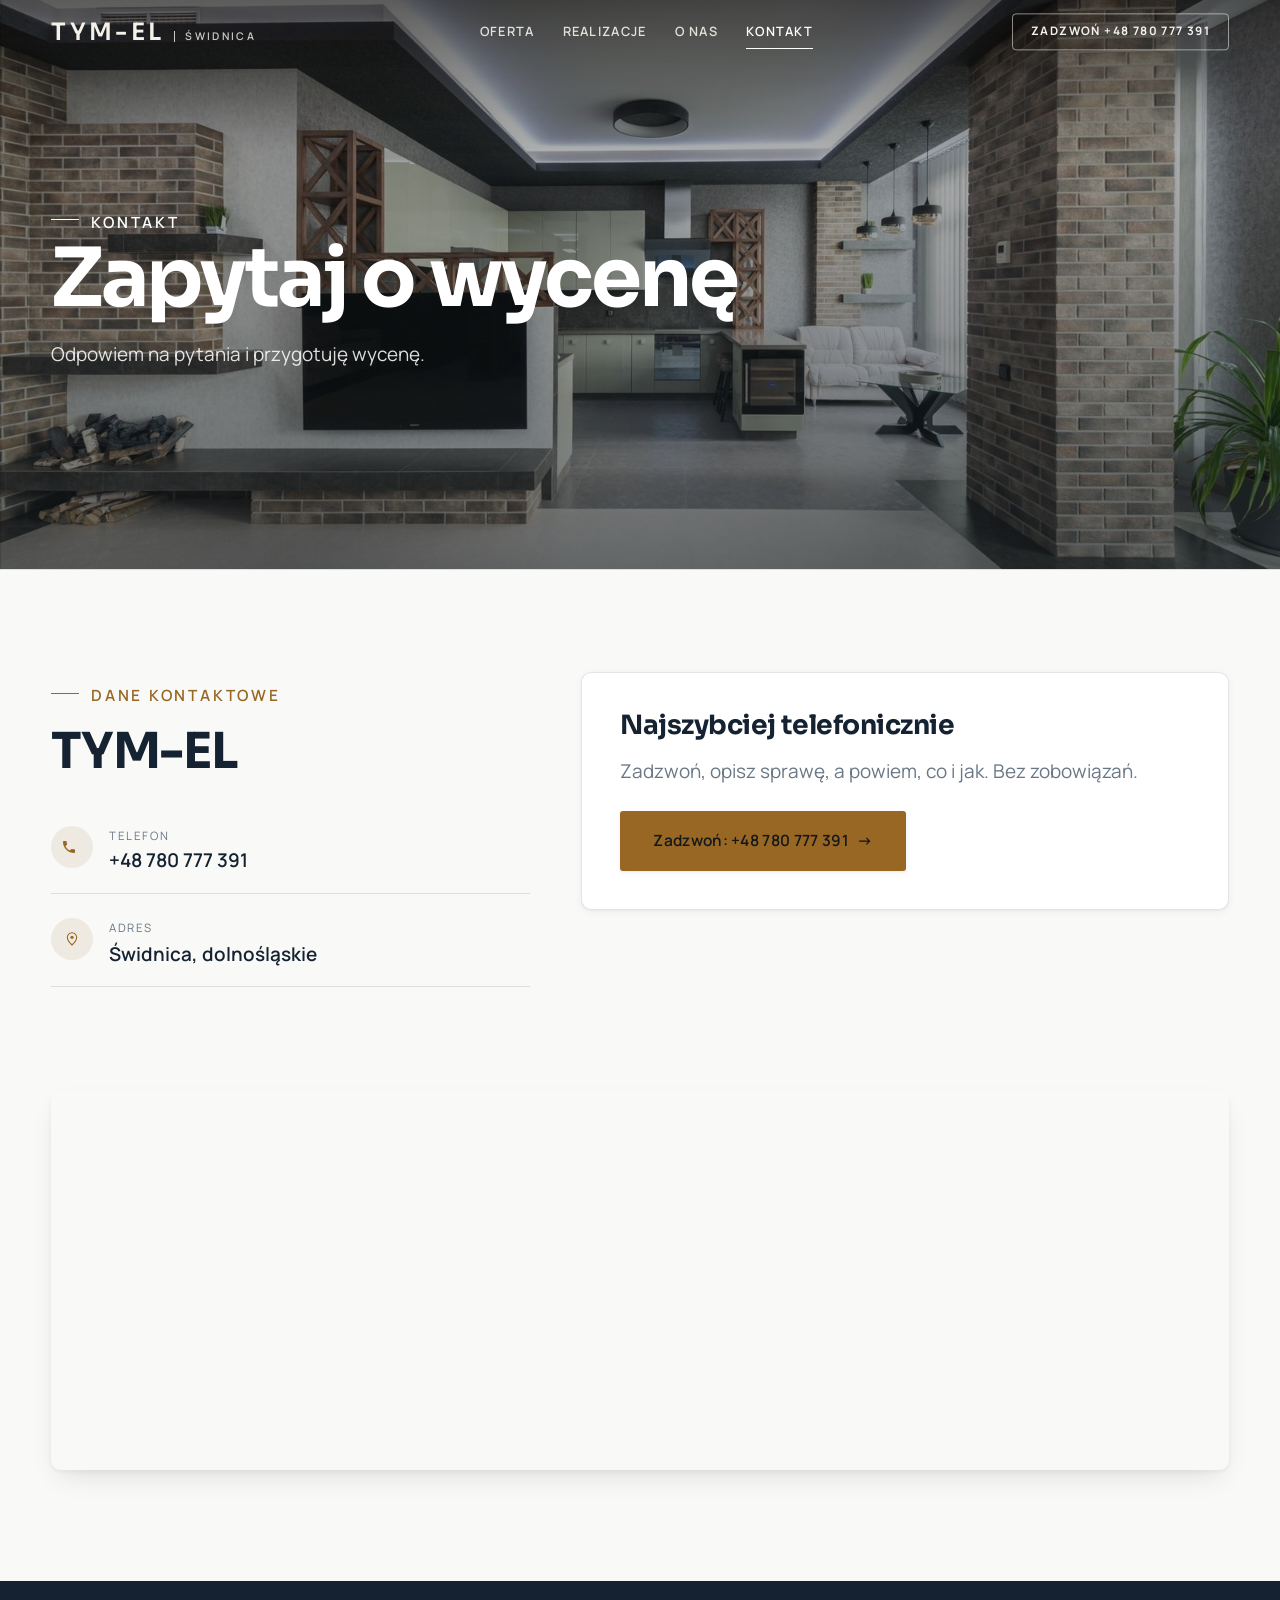
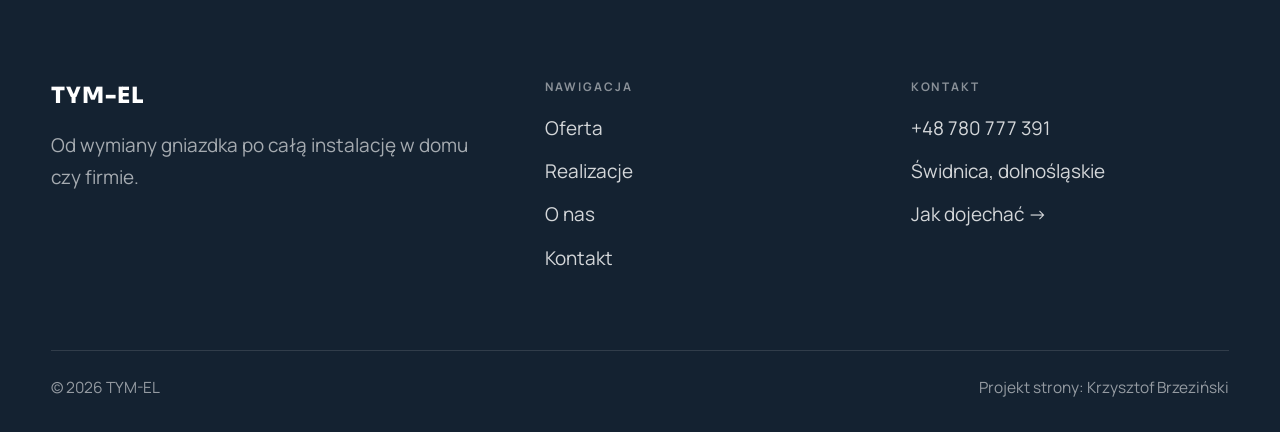
==== kontakt.html @ a123a9a0 "Strona demo: tym-el-instalacje-i-pomiary-elektryczne-tymoteusz-szulc" ====
<!DOCTYPE html>
<html lang="pl">
<head>
<meta charset="UTF-8">
<meta name="viewport" content="width=device-width, initial-scale=1.0">
<title>Kontakt - TYM-EL</title>
<meta name="description" content="Kontakt TYM-EL - Świdnica, dolnośląskie">
<link rel="preconnect" href="https://fonts.googleapis.com">
<link rel="preconnect" href="https://fonts.gstatic.com" crossorigin>
<link href="https://fonts.googleapis.com/css2?family=Sora:wght@600;700;800&family=Manrope:wght@400;500;600&display=swap" rel="stylesheet">
<link rel="stylesheet" href="assets/styles.css">
</head>
<body>

<header class="nav">
  <div class="wrap nav-inner">
    <a class="brand" href="index.html"><span class="name">TYM-EL</span><span class="sub">Świdnica</span></a>
    <nav class="nav-links">
      <a href="oferta.html">Oferta</a>
      <a href="realizacje.html">Realizacje</a>
      <a href="o-nas.html">O nas</a>
      <a href="kontakt.html" class="active">Kontakt</a>
      <a href="tel:+48780777391" class="btn btn-accent">Zadzwoń +48 780 777 391</a>
    </nav>
    <button class="nav-toggle" aria-label="Menu"><span></span><span></span><span></span></button>
  </div>
</header>

<section class="pagehead">
  <img src="img/g6.jpg" alt="Salon z oświetleniem LED po montażu">
  <div class="wrap">
    <span class="eyebrow">Kontakt</span>
    <h1>Zapytaj o wycenę</h1>
    <p>Odpowiem na pytania i przygotuję wycenę.</p>
  </div>
</section>
<section>
  <div class="wrap contact-grid">
    <div class="reveal">
      <span class="eyebrow">Dane kontaktowe</span>
      <h2 style="margin:var(--space-4) 0 var(--space-6)">TYM-EL</h2>
      <div class="info-list">
        <div class="info-row"><div class="ic"><svg class="ico-tel" width="16" height="16" viewBox="0 0 24 24" fill="none" aria-hidden="true"><path d="M6.6 10.8a15.5 15.5 0 0 0 6.6 6.6l2.2-2.2a1 1 0 0 1 1-.24 11.4 11.4 0 0 0 3.6.58 1 1 0 0 1 1 1V20a1 1 0 0 1-1 1A17 17 0 0 1 3 4a1 1 0 0 1 1-1h3.5a1 1 0 0 1 1 1c0 1.25.2 2.46.58 3.6a1 1 0 0 1-.25 1l-2.23 2.2Z" fill="currentColor"/></svg></div><div><div class="lbl">Telefon</div><a class="val" href="tel:+48780777391">+48 780 777 391</a></div></div>
        <div class="info-row"><div class="ic"><svg class="ico-pin" width="16" height="16" viewBox="0 0 24 24" fill="none" aria-hidden="true"><path d="M12 21s7-6.1 7-11.5A7 7 0 0 0 5 9.5C5 14.9 12 21 12 21Z" stroke="currentColor" stroke-width="1.6" fill="none"/><circle cx="12" cy="9.5" r="2.4" fill="currentColor"/></svg></div><div><div class="lbl">Adres</div><div class="val">Świdnica, dolnośląskie</div></div></div>
      </div>
    </div>
    <div class="reveal">
      <div class="form">
        <h3 style="margin-bottom:var(--space-4)">Najszybciej telefonicznie</h3>
        <p class="muted" style="margin-bottom:var(--space-5)">Zadzwoń, opisz sprawę, a powiem, co i jak. Bez zobowiązań.</p>
        <a href="tel:+48780777391" class="btn btn-accent" style="justify-content:center">Zadzwoń: +48 780 777 391 <span class="arr">→</span></a>
      </div>
    </div>
  </div>
</section>
<section style="padding-top:0">
  <div class="wrap reveal">
    <iframe class="map" title="TYM-EL - Świdnica" src="https://maps.google.com/maps?q=50.8273479%2C16.4858753&z=15&output=embed" loading="lazy" referrerpolicy="no-referrer-when-downgrade"></iframe>
  </div>
</section>

<footer>
  <div class="wrap">
    <div class="foot-grid">
      <div class="foot-brand">
        <div class="name">TYM-EL</div>
        <p>Od wymiany gniazdka po całą instalację w domu czy firmie.</p>
      </div>
      <div class="foot-col">
        <h4>Nawigacja</h4>
        <a href="oferta.html">Oferta</a>
        <a href="realizacje.html">Realizacje</a>
        <a href="o-nas.html">O nas</a>
        <a href="kontakt.html">Kontakt</a>
      </div>
      <div class="foot-col">
        <h4>Kontakt</h4>
        <a href="tel:+48780777391">+48 780 777 391</a>
        <p>Świdnica, dolnośląskie</p>
        <a href="https://www.google.com/maps?cid=5788418719708476591" target="_blank" rel="noopener">Jak dojechać →</a>
      </div>
    </div>
    <div class="foot-bot">
      <span>© 2026 TYM-EL</span>
      <span>Projekt strony: Krzysztof Brzeziński</span>
    </div>
  </div>
</footer>
<div class="sticky-call"><a class="sc-call" href="tel:+48780777391"><svg class="ico-tel" width="16" height="16" viewBox="0 0 24 24" fill="none" aria-hidden="true"><path d="M6.6 10.8a15.5 15.5 0 0 0 6.6 6.6l2.2-2.2a1 1 0 0 1 1-.24 11.4 11.4 0 0 0 3.6.58 1 1 0 0 1 1 1V20a1 1 0 0 1-1 1A17 17 0 0 1 3 4a1 1 0 0 1 1-1h3.5a1 1 0 0 1 1 1c0 1.25.2 2.46.58 3.6a1 1 0 0 1-.25 1l-2.23 2.2Z" fill="currentColor"/></svg> Zadzwoń</a><a class="sc-quote" href="kontakt.html">Bezpłatna wycena</a></div>

<script src="assets/main.js"></script>
</body>
</html>
---- assets/styles.css ----
/* ============================================================
   STOLBASZ — premium, architektoniczny B2B fit-out
   Jasna paleta, zero brązu. System wg premium-web-craft.
   Projekt strony: Krzysztof Brzeziński
   ============================================================ */

:root{
  /* PALETA — jasna, architektoniczna, chłodna */
  --paper:#f5f7fa;          /* główne tło */
  --paper-2:#e7edf3;        /* sekcje alternatywne (chłodny jasny szary) */
  --paper-3:#e7edf3;        /* delikatne wypełnienia */
  --ink:#142231;            /* tekst główny — chłodny grafit */
  --ink-soft:#2c3e52;       /* nagłówki drugorzędne */
  --muted:#697785;          /* tekst poboczny */
  --line:rgba(20,34,49,.12);/* hairline */
  --accent:#e8a00c;         /* stonowany petrol-slate — jedyny akcent */
  --accent-d:#c47f06;
  --accent-soft:rgba(232,160,12,.10);
  --dark:#142231;           /* sekcje ciemne (stopka/CTA) */

  /* ODSTĘPY — skala 4/8 */
  --space-1:4px; --space-2:8px; --space-3:12px; --space-4:16px; --space-5:24px;
  --space-6:32px; --space-7:48px; --space-8:64px; --space-9:96px; --space-10:128px;

  /* TYPOGRAFIA — fluid clamp() (skala podbita 16.07.2026: większe, czytelniejsze litery — uwaga Adama) */
  --text-sm:clamp(.9rem,.87rem + .12vw,1rem);
  --text-base:clamp(1.08rem,1.04rem + .18vw,1.2rem);
  --text-lg:clamp(1.24rem,1.15rem + .34vw,1.44rem);
  --text-h3:clamp(1.34rem,1.22rem + .55vw,1.66rem);
  --text-h2:clamp(2.1rem,1.66rem + 2.1vw,3.1rem);
  --text-h1:clamp(2.9rem,2.1rem + 4vw,5.1rem);

  /* PROMIENIE — architektoniczne, raczej ostre */
  --r-sm:3px; --r-md:6px; --r-lg:10px;

  /* RUCH */
  --ease:cubic-bezier(.25,.46,.45,.94); --dur:.24s;

  /* CIENIE — miękkie, warstwowe */
  --sh-sm:0 1px 2px rgba(16,24,32,.04), 0 2px 8px rgba(16,24,32,.05);
  --sh-md:0 2px 6px rgba(16,24,32,.05), 0 12px 28px -8px rgba(16,24,32,.12);
  --sh-lg:0 6px 14px rgba(16,24,32,.07), 0 26px 56px -18px rgba(16,24,32,.22);

  --hairline:1px solid var(--line);

  --font-display:'Sora','Manrope',sans-serif;
  --font-body:'Manrope',sans-serif;
}

*{box-sizing:border-box;margin:0;padding:0}
html{scroll-behavior:smooth}
body{
  font-family:var(--font-body);
  font-size:var(--text-base);
  line-height:1.65;
  color:var(--ink);
  background:var(--paper);
  -webkit-font-smoothing:antialiased;
  text-rendering:optimizeLegibility;
}
img{max-width:100%;display:block}
a{color:inherit;text-decoration:none}

.wrap{width:min(92%,1180px);margin-inline:auto}
section{padding-block:clamp(52px,6.5vw,96px)}

h1,h2,h3{font-family:var(--font-display);font-weight:700;line-height:1.08;letter-spacing:-.02em;color:var(--ink)}
h1{font-size:var(--text-h1);letter-spacing:-.035em}
h2{font-size:var(--text-h2);letter-spacing:-.025em}
h3{font-size:var(--text-h3)}
p{max-width:65ch}

.eyebrow{
  font-family:var(--font-body);
  font-size:var(--text-sm);
  font-weight:600;
  letter-spacing:.18em;
  text-transform:uppercase;
  color:var(--accent);
  display:inline-flex;align-items:center;gap:var(--space-3);
}
/* flex:none + margin-top = kreska trzyma się PIERWSZEJ linii. Wcześniej align-items:center
   centrowało ją względem całego bloku i przy zawinięciu (długi kicker typu
   „…WNĘTRZ · LESZNO · OD 2019") druga linia lądowała z brzydkim wcięciem. */
.eyebrow{align-items:flex-start}
.eyebrow>*,.eyebrow{text-wrap:balance}   /* dlugi kicker lamal sie na sierote typu samo „2019" w drugiej linii */
.eyebrow::before{content:"";width:28px;height:1px;background:var(--accent);display:inline-block;flex:none;margin-top:.62em}

.muted{color:var(--muted)}
.lead{font-size:var(--text-lg);line-height:1.55;color:var(--ink-soft);max-width:50ch}

/* ---------- BUTTONS ---------- */
.btn{
  display:inline-flex;align-items:center;gap:var(--space-2);
  font-weight:600;font-size:var(--text-sm);letter-spacing:.02em;
  padding:var(--space-4) var(--space-6);
  border-radius:var(--r-sm);
  transition:transform var(--dur) var(--ease),box-shadow var(--dur) var(--ease),background var(--dur) var(--ease);
  cursor:pointer;border:1px solid transparent;
}
.btn-accent{background:var(--accent);color:#fff;box-shadow:var(--sh-sm)}
.btn-accent:hover{background:var(--accent-d);transform:translateY(-2px);box-shadow:var(--sh-md)}
.btn-accent:active{transform:translateY(0);box-shadow:var(--sh-sm)}
.btn-ghost{background:transparent;color:var(--ink);border-color:var(--line)}
.btn-ghost:hover{border-color:var(--accent);color:var(--accent);transform:translateY(-2px)}
.btn-light{background:#fff;color:var(--ink);box-shadow:var(--sh-sm)}
.btn-light:hover{transform:translateY(-2px);box-shadow:var(--sh-md)}
.btn .arr{transition:transform var(--dur) var(--ease)}
.btn:hover .arr{transform:translateX(4px)}

/* ---------- NAV ---------- */
.nav{
  position:sticky;top:0;z-index:50;
  background:color-mix(in srgb,var(--paper) 88%,transparent);
  backdrop-filter:saturate(140%) blur(10px);
  border-bottom:var(--hairline);
}
.nav-inner{display:flex;align-items:center;justify-content:space-between;height:72px}
.brand{display:flex;flex-direction:column;line-height:1}
.brand .name{font-family:var(--font-display);font-weight:800;font-size:1.35rem;letter-spacing:.04em}
.brand .sub{font-size:.62rem;letter-spacing:.34em;text-transform:uppercase;color:var(--muted);margin-top:5px}
.nav-links{display:flex;align-items:center;gap:var(--space-6)}
.nav-links a{font-size:var(--text-sm);font-weight:500;color:var(--ink-soft);position:relative;padding-block:4px;transition:color var(--dur) var(--ease)}
.nav-links a::after{content:"";position:absolute;left:0;bottom:0;width:0;height:1.5px;background:var(--accent);transition:width var(--dur) var(--ease)}
.nav-links a:hover,.nav-links a.active{color:var(--ink)}
.nav-links a:hover::after,.nav-links a.active::after{width:100%}
.nav-links .btn{padding:var(--space-2) var(--space-5)}
/* przyciski w nav: właściwy kolor (przebij .nav-links a) + bez podkreślenia */
.nav-links a.btn-accent{color:#fff}
.nav-links a.btn-ghost,.nav-links a.btn-light{color:var(--ink)}
.nav-links a.btn::after{display:none}
.nav-toggle{display:none;background:none;border:none;cursor:pointer;flex-direction:column;gap:5px;padding:8px}
.nav-toggle span{width:24px;height:2px;background:var(--ink);transition:var(--dur)}

/* ---------- HERO (split) ---------- */
.hero{position:relative;overflow:hidden;border-bottom:var(--hairline)}
.hero-grid{display:grid;grid-template-columns:1.05fr .95fr;gap:clamp(24px,4vw,60px);align-items:center;
  padding-block:clamp(36px,4.5vw,64px)}
.hero-copy .eyebrow{margin-bottom:var(--space-5)}
.hero-copy h1{margin-bottom:var(--space-5)}
.hero-copy .lead{margin-bottom:var(--space-7)}
.hero-actions{display:flex;flex-wrap:wrap;gap:var(--space-4)}
.hero-art{position:relative;aspect-ratio:4/3;border-radius:var(--r-lg);overflow:hidden;box-shadow:var(--sh-lg)}
.hero-art img{width:100%;height:100%;object-fit:cover}
.hero-art::after{content:"";position:absolute;inset:0;background:linear-gradient(180deg,transparent 55%,rgba(18,24,28,.28))}
.hero-badge{position:absolute;left:var(--space-5);bottom:var(--space-5);z-index:2;
  background:rgba(252,252,251,.94);backdrop-filter:blur(4px);
  border-radius:var(--r-md);padding:var(--space-4) var(--space-5);box-shadow:var(--sh-md);max-width:78%}
.hero-badge strong{display:block;font-family:var(--font-display);font-size:1rem;letter-spacing:-.01em}
.hero-badge span{font-size:var(--text-sm);color:var(--muted)}

/* ---------- HERO duży / kinowy (strona główna) ---------- */
.hero-cine{position:relative;min-height:clamp(560px,82vh,840px);min-height:clamp(560px,82svh,840px);display:flex;align-items:center;overflow:hidden;border-bottom:var(--hairline)}
.hero-cine>img{position:absolute;inset:0;width:100%;height:100%;object-fit:cover;z-index:0}
.hero-cine::after{content:"";position:absolute;inset:0;z-index:1;
  background:linear-gradient(95deg,rgba(13,18,23,.86) 0%,rgba(13,18,23,.64) 32%,rgba(13,18,23,.24) 62%,rgba(13,18,23,.04) 100%)}
.hero-cine .wrap{position:relative;z-index:2;padding-block:var(--space-8)}
.hero-cine .hero-copy{max-width:660px}
.hero-cine .eyebrow{color:#fff;margin-bottom:var(--space-5)}
.hero-cine .eyebrow::before{background:#fff}
.hero-cine h1{color:#fff;margin-bottom:var(--space-5);font-size:clamp(2.9rem,2rem + 4.4vw,5.2rem);text-wrap:balance}
.hero-cine .lead{color:rgba(255,255,255,.92);max-width:48ch;margin-bottom:var(--space-7)}
.hero-cine .hero-actions{display:flex;flex-wrap:wrap;gap:var(--space-4)}
/* NISKIE OKNO (laptop z dokiem i paskami przeglądarki ma ~700-780 px wysokości widoku):
   H1 do 5.2rem + długi lead nie mieściły się i przyciski wypadały POD krawędź ekranu -
   klient widział stronę bez ani jednego CTA. Skalujemy w dół, zamiast przycinać treść. */
@media(min-width:821px) and (max-height:820px){
  .hero-cine{min-height:clamp(520px,94svh,780px)}
  .hero-cine .wrap{padding-block:var(--space-6)}
  .hero-cine h1{font-size:clamp(2.2rem,1.5rem + 2.6vw,3.6rem);margin-bottom:var(--space-4)}
  .hero-cine .eyebrow{margin-bottom:var(--space-4)}
  .hero-cine .lead{margin-bottom:var(--space-5);max-width:44ch}
}
@media(max-width:680px){
  .hero-cine{min-height:clamp(520px,76vh,640px);min-height:clamp(520px,76svh,640px);align-items:flex-end}
  .hero-cine::after{background:linear-gradient(0deg,rgba(13,18,23,.9) 6%,rgba(13,18,23,.45) 55%,rgba(13,18,23,.25) 100%)}
  .hero-cine .wrap{padding-bottom:var(--space-9)}
  /* TELEFON (~90% oglądających): lead potrafił zająć 8 linii i zepchnąć CTA poza pierwszy ekran.
     Zwężamy interlinię i skalę - treści nie ucinamy, bo to ona sprzedaje. */
  .hero-cine .lead{font-size:.98rem;line-height:1.5;margin-bottom:var(--space-5)}
  .hero-cine .eyebrow{font-size:.72rem;letter-spacing:.13em;margin-bottom:var(--space-4)}
  .hero-cine .eyebrow::before{width:20px}
  .hero-cine h1{margin-bottom:var(--space-4)}
}

/* full-bleed hero variant (podstrony) */
.pagehead{position:relative;min-height:46vh;min-height:46svh;display:flex;align-items:flex-end;overflow:hidden;border-bottom:var(--hairline)}
.pagehead img{position:absolute;inset:0;width:100%;height:100%;object-fit:cover}
.pagehead::after{content:"";position:absolute;inset:0;background:linear-gradient(180deg,rgba(18,24,28,.25),rgba(18,24,28,.62))}
.pagehead .wrap{position:relative;z-index:2;padding-block:var(--space-9);color:#fff}
.pagehead h1{color:#fff;max-width:18ch}
.pagehead .eyebrow{color:#fff}
.pagehead .eyebrow::before{background:#fff}
.pagehead p{color:rgba(255,255,255,.86);margin-top:var(--space-4);max-width:54ch}

/* ---------- STRIP (pasek skrótów / liczby) ---------- */
.strip{background:var(--dark);color:#fff}
.strip .wrap{display:grid;grid-template-columns:repeat(4,1fr);gap:var(--space-6);padding-block:var(--space-8)}
.strip .item .k{font-family:var(--font-display);font-size:clamp(1.6rem,1.2rem + 1.4vw,2.4rem);font-weight:800;letter-spacing:-.02em;color:#fff}
.strip .item .v{font-size:var(--text-sm);color:rgba(255,255,255,.66);margin-top:var(--space-2);line-height:1.45}
.strip .item{border-left:2px solid var(--accent);padding-left:var(--space-5)}

/* ---------- SECTION HEAD ---------- */
.head{max-width:48rem;margin-bottom:var(--space-8)}
.head.center{margin-inline:auto;text-align:center}
.head .eyebrow{margin-bottom:var(--space-4)}
.head h2{margin-bottom:var(--space-4)}
.head p{color:var(--muted);font-size:var(--text-lg);line-height:1.55}
.head.center p{margin-inline:auto}

/* ---------- INTRO SPLIT ---------- */
.split{display:grid;grid-template-columns:.92fr 1.08fr;gap:clamp(28px,5vw,80px);align-items:center}
.split.rev{grid-template-columns:1.08fr .92fr}
.split.rev .split-art{order:-1}
.split-art{position:relative;aspect-ratio:5/4;border-radius:var(--r-lg);overflow:hidden;box-shadow:var(--sh-lg)}
.split-art img{width:100%;height:100%;object-fit:cover}
.split-copy h2{margin-bottom:var(--space-5)}
.split-copy p+p{margin-top:var(--space-4)}
.split-copy .btn{margin-top:var(--space-6)}

/* ---------- SERVICES (zakres) ---------- */
.svc-grid{display:grid;grid-template-columns:repeat(auto-fit,minmax(280px,1fr));gap:var(--space-5)}
.svc{background:#fff;border:var(--hairline);border-radius:var(--r-md);padding:var(--space-7) var(--space-6);
  transition:transform var(--dur) var(--ease),box-shadow var(--dur) var(--ease),border-color var(--dur) var(--ease);
  position:relative;overflow:hidden}
.svc::before{content:"";position:absolute;left:0;top:0;width:3px;height:0;background:var(--accent);transition:height var(--dur) var(--ease)}
.svc:hover{transform:translateY(-4px);box-shadow:var(--sh-md);border-color:transparent}
.svc:hover::before{height:100%}
.svc .ic{font-family:var(--font-display);font-size:.8rem;font-weight:700;letter-spacing:.12em;color:var(--accent);margin-bottom:var(--space-4)}
.svc h3{margin-bottom:var(--space-3);font-size:1.22rem}
.svc p{color:var(--muted);font-size:var(--text-base);line-height:1.6}

/* big detailed service rows */
.svc-row{display:grid;grid-template-columns:.8fr 1.2fr;gap:clamp(20px,4vw,60px);align-items:center;padding-block:var(--space-8)}
.svc-row+.svc-row{border-top:var(--hairline)}
.svc-row.rev{grid-template-columns:1.2fr .8fr}
/* Naprzemienny układ wierszy oferty: co drugi wiersz ma zdjęcie po PRAWEJ.
   Było `order:-1` — martwy kod, bo zdjęcie i tak jest pierwszym dzieckiem w HTML,
   więc wszystkie wiersze wyglądały identycznie (zdjęcie zawsze z lewej), a `rev`
   zmieniało tylko szerokość kolumn. Znalezione 29.07.2026 przy różnicowaniu kierunków
   animacji (pomiar pozycji: art.mid 390/502 przy row.mid 756 — zawsze lewa strona). */
.svc-row.rev .svc-row-art{order:2}
.svc-row-art{aspect-ratio:4/3;border-radius:var(--r-md);overflow:hidden;box-shadow:var(--sh-md)}
.svc-row-art img{width:100%;height:100%;object-fit:cover}
.svc-row h3{font-size:1.5rem;margin-bottom:var(--space-4)}
.svc-row .num{font-family:var(--font-display);font-size:.85rem;font-weight:700;letter-spacing:.14em;color:var(--accent);display:block;margin-bottom:var(--space-3)}
.svc-row ul{list-style:none;margin-top:var(--space-4);display:flex;flex-direction:column;gap:var(--space-2)}
.svc-row li{position:relative;padding-left:var(--space-5);color:var(--muted);font-size:var(--text-base)}
.svc-row li::before{content:"";position:absolute;left:0;top:.62em;width:8px;height:1px;background:var(--accent)}

/* ---------- GALLERY (realizacje) ---------- */
.gallery{display:grid;grid-template-columns:repeat(12,1fr);gap:var(--space-4);grid-auto-rows:200px}
/* GALERIA MASONRY — pionowe zdjęcia (portrety beauty/wellness) bez przycinania: kolumny, height auto */
.gallery-masonry{column-count:3;column-gap:var(--space-4)}
@media(max-width:900px){.gallery-masonry{column-count:2}}
@media(max-width:560px){.gallery-masonry{column-count:1}}
.gallery-masonry .m-tile{break-inside:avoid;margin:0 0 var(--space-4);padding:0;position:relative;overflow:hidden;border-radius:var(--r-md);border:1px solid var(--line)}
.gallery-masonry .m-tile img{width:100%;height:auto;display:block}
.gallery-masonry .m-tile .cap{position:absolute;left:0;right:0;bottom:0;padding:var(--space-4);color:#fff;background:linear-gradient(0deg,rgba(0,0,0,.55),transparent);font-size:var(--text-sm)}
.gallery-masonry .m-tile .cap small{display:block;font-weight:400;opacity:.78;letter-spacing:.04em;text-transform:uppercase;font-size:.66rem;margin-top:3px}
.tile{position:relative;overflow:hidden;border-radius:var(--r-md);box-shadow:var(--sh-sm);
  transition:transform var(--dur) var(--ease),box-shadow var(--dur) var(--ease)}
.tile img{width:100%;height:100%;object-fit:cover;transition:transform .6s var(--ease)}
.tile:hover{box-shadow:var(--sh-md)}
.tile:hover img{transform:scale(1.05)}
.tile .cap{position:absolute;left:0;right:0;bottom:0;padding:var(--space-5) var(--space-4) var(--space-4);
  background:linear-gradient(transparent,rgba(18,24,28,.78));color:#fff;
  font-size:var(--text-sm);font-weight:600;letter-spacing:.01em;
  opacity:0;transform:translateY(8px);transition:var(--dur) var(--ease)}
.tile:hover .cap{opacity:1;transform:translateY(0)}
.tile .cap small{display:block;font-weight:400;opacity:.78;letter-spacing:.04em;text-transform:uppercase;font-size:.66rem;margin-top:3px}
/* bento spans */
.t-wide{grid-column:span 6}
.t-tall{grid-column:span 6;grid-row:span 2}
.t-std{grid-column:span 6}
.t-third{grid-column:span 4}
.t-two3{grid-column:span 8}

/* ---------- TRUST / WIARYGODNOŚĆ ---------- */
.trust{background:var(--paper-2)}
.trust-grid{display:grid;grid-template-columns:repeat(auto-fit,minmax(240px,1fr));gap:var(--space-5);margin-top:var(--space-7)}
.trust-card{background:#fff;border-radius:var(--r-md);padding:var(--space-7) var(--space-6);box-shadow:var(--sh-sm);border-top:3px solid var(--accent)}
.trust-card .big{font-family:var(--font-display);font-size:clamp(1.8rem,1.3rem + 1.6vw,2.6rem);font-weight:800;letter-spacing:-.02em;color:var(--ink);line-height:1}
.trust-card h3{font-size:1.12rem;margin:var(--space-3) 0 var(--space-2)}
.trust-card p{color:var(--muted);font-size:var(--text-base);line-height:1.55}

/* ---------- CTA band ---------- */
.cta{background:var(--dark);color:#fff;position:relative;overflow:hidden}
.cta .wrap{display:grid;grid-template-columns:1.4fr .6fr;gap:var(--space-7);align-items:center;position:relative;z-index:2}
.cta h2{color:#fff;max-width:20ch}
.cta p{color:rgba(255,255,255,.74);margin-top:var(--space-4)}
.cta-actions{display:flex;flex-direction:column;gap:var(--space-3);align-items:flex-start}
.cta::before{content:"";position:absolute;right:-80px;top:-80px;width:360px;height:360px;border-radius:50%;
  background:radial-gradient(circle,var(--accent-soft),transparent 70%)}

/* ---------- CONTACT ---------- */
.contact-grid{display:grid;grid-template-columns:.85fr 1.15fr;gap:clamp(28px,4vw,56px);align-items:start}
.info-list{display:flex;flex-direction:column;gap:var(--space-2)}
.info-row{display:flex;gap:var(--space-4);align-items:flex-start;padding-block:var(--space-4);border-bottom:var(--hairline)}
.info-row .ic{flex:none;width:42px;height:42px;display:grid;place-items:center;border-radius:50%;
  background:var(--accent-soft);color:var(--accent);font-size:1.05rem}
.info-row .lbl{font-size:.72rem;letter-spacing:.14em;text-transform:uppercase;color:var(--muted)}
.info-row .val{font-weight:600;font-size:var(--text-base);margin-top:2px}
.info-row a.val:hover{color:var(--accent)}
.map{border:none;border-radius:var(--r-lg);box-shadow:var(--sh-md);width:100%;height:100%;min-height:380px;filter:grayscale(.2) contrast(1.02)}
.form{background:#fff;border:var(--hairline);border-radius:var(--r-lg);padding:clamp(24px,3vw,40px);box-shadow:var(--sh-sm)}
.form .fld{margin-bottom:var(--space-5)}
.form label{display:block;font-size:var(--text-sm);font-weight:600;margin-bottom:var(--space-2)}
.form input,.form textarea{width:100%;font-family:inherit;font-size:var(--text-base);color:var(--ink);
  padding:var(--space-4);border:var(--hairline);border-radius:var(--r-sm);background:var(--paper);transition:border-color var(--dur)}
.form input:focus,.form textarea:focus{outline:none;border-color:var(--accent);background:#fff}
.form textarea{resize:vertical;min-height:120px}
.form .note{font-size:var(--text-sm);color:var(--muted);margin-top:var(--space-3)}

/* ---------- FOOTER ---------- */
footer{background:var(--dark);color:#fff;padding-block:var(--space-9) var(--space-6)}
.foot-grid{display:grid;grid-template-columns:1.4fr 1fr 1fr;gap:var(--space-7);margin-bottom:var(--space-8)}
.foot-brand .name{font-family:var(--font-display);font-weight:800;font-size:1.4rem;letter-spacing:.04em}
.foot-brand p{color:rgba(255,255,255,.62);margin-top:var(--space-4);font-size:var(--text-base);max-width:38ch}
.foot-col h4{font-size:.74rem;letter-spacing:.16em;text-transform:uppercase;color:rgba(255,255,255,.5);margin-bottom:var(--space-4)}
.foot-col a,.foot-col p{display:block;color:rgba(255,255,255,.82);font-size:var(--text-base);margin-bottom:var(--space-3)}
.foot-col a:hover{color:#fff}
.foot-bot{border-top:1px solid rgba(255,255,255,.12);padding-top:var(--space-5);display:flex;justify-content:space-between;flex-wrap:wrap;gap:var(--space-3);
  font-size:var(--text-sm);color:rgba(255,255,255,.55)}
.foot-bot a:hover{color:#fff}

/* ---------- REVEAL ---------- */
.reveal{opacity:0;transform:translateY(22px);transition:opacity .6s var(--ease),transform .6s var(--ease)}
.reveal.in{opacity:1;transform:none}

/* ---------- RESPONSIVE ---------- */
@media(max-width:920px){
  .hero-grid,.split,.split.rev,.svc-row,.svc-row.rev,.cta .wrap,.contact-grid,.foot-grid{grid-template-columns:1fr}
  .split.rev .split-art,.svc-row.rev .svc-row-art{order:0}
  .hero-art{aspect-ratio:16/10;max-height:420px}
  .strip .wrap{grid-template-columns:repeat(2,1fr);gap:var(--space-7)}
  .gallery{grid-auto-rows:180px}
  .t-wide,.t-tall,.t-std,.t-third,.t-two3{grid-column:span 6}
  .t-tall{grid-row:span 1}
  .cta-actions{flex-direction:row;flex-wrap:wrap}
  .foot-grid{gap:var(--space-6)}
}
@media(max-width:680px){
  .nav-links{position:fixed;inset:72px 0 auto 0;background:var(--paper);flex-direction:column;align-items:stretch;
    gap:0;padding:var(--space-4) 6%;border-bottom:var(--hairline);box-shadow:var(--sh-md);
    transform:translateY(-120%);transition:transform var(--dur) var(--ease)}
  .nav-links.open{transform:translateY(0)}
  .nav-links a{padding-block:var(--space-4);border-bottom:var(--hairline)}
  .nav-links .btn{margin-top:var(--space-3);justify-content:center}
  .nav-toggle{display:flex}
  .strip .wrap{grid-template-columns:1fr}
  .gallery{grid-template-columns:repeat(6,1fr)}
  .foot-grid{grid-template-columns:1fr}
}
@media(prefers-reduced-motion:reduce){
  *{animation-duration:.01ms!important;transition:none!important}
  .reveal{opacity:1!important;transform:none!important}
  html{scroll-behavior:auto}
}

/* ============================================================
   PREMIUM LAYER — destylat deep-researchu branż (anty-AI, spokój).
   Zmienne STOLBASZ (--accent/--ink/--paper/--line/--dark). Ruch ledwo
   zauważalny, krzywa cubic-bezier(.16,.84,.44,1); prefers-reduced-motion
   pokryte blanketem wyżej. Karty hairline zamiast cieni = #1 sygnał „nie-AI".
   ============================================================ */

/* więcej oddechu między sekcjami (liderzy: 110-130px) */
section{padding-block:clamp(64px,8vw,128px)}

/* 1) Aksamitny reveal — dłuższa, miękka krzywa zamiast „skoku" */
.reveal{transition:opacity .9s cubic-bezier(.16,.84,.44,1),transform .9s cubic-bezier(.16,.84,.44,1);will-change:opacity,transform}
/* stagger TYLKO w galerii (tam pozycja = porządek dzieci) */
.gallery .reveal:nth-child(2){transition-delay:.07s}
.gallery .reveal:nth-child(3){transition-delay:.14s}
.gallery .reveal:nth-child(4){transition-delay:.21s}
.gallery .reveal:nth-child(5){transition-delay:.28s}
.gallery .reveal:nth-child(6){transition-delay:.35s}

/* 2) Hero STATYCZNY na .hero-cine — Ken Burns CAŁKIEM WYŁĄCZONY 26.06 (3. zgłoszenie Szymona).
   GENEZA: animowanie scale na <img> hero z teksturami (cegły/framugi) re-samplinguje obraz
   klatka po klatce → na części ekranów drobne drganie/shimmer = „heroshot się trzęsie".
   translateY usunięto wcześniej, scale-only + will-change/GPU NIE wystarczyły do GWARANCJI gładkości.
   Krzysztof zażądał pewności („make sure, że błąd się nie pojawi") > efekt. Zero animacji = 0% drgania.
   Delikatny zoom zostaje TYLKO w pełnoekranowych hero gastro/studio (hg-bg/hs-bg — tło, inny
   mechanizm, chwalone, nigdy nie zgłaszane). NIE wracać do KB na .hero-cine bez realnego testu
   na sprzęcie klienta — to ryzyko regresji „trzęsienia”. */
/* BEZPIECZNY "wow" na hero = jednorazowy FADE-IN (opacity), nie zoom.
   opacity nie dotyka bitmapy → gładkie na KAŻDYM zdjęciu/ekranie/GPU, zero ryzyka migotania.
   Geometryczny ruch (scale/translate) na .hero-cine jest ZAKAZANY (bramka pilnuje). */
@keyframes heroFade{from{opacity:0}to{opacity:1}}
.hero-cine>img{transform:none;animation:heroFade 1.1s ease-out both}

/* 3) Akcentowy hairline pod nagłówkiem sekcji, który „rysuje się" przy wejściu */
.head h2{position:relative;padding-bottom:18px}
.head h2::after{content:"";position:absolute;left:0;bottom:0;height:1px;width:0;background:var(--accent);transition:width 1s cubic-bezier(.16,.84,.44,1) .15s}
.head.center h2::after{left:50%;transform:translateX(-50%)}
.head.reveal.in h2::after,.head.center.reveal.in h2::after{width:54px}

/* 4) Karty HAIRLINE zamiast cieni/zaokrągleń (najmocniejszy anty-AI detal) */
.svc{background:transparent;border:1px solid var(--line);border-radius:var(--r-sm);box-shadow:none}
.svc:hover{box-shadow:none;border-color:var(--accent);transform:translateY(-3px)}
.trust-card{background:transparent;box-shadow:none;border:1px solid var(--line);border-top:2px solid var(--accent);border-radius:var(--r-sm)}
.tile{box-shadow:none;border-radius:var(--r-sm)}
.tile:hover{box-shadow:none}

/* 5) Sticky-nav kondensuje się po przewinięciu (sygnał dopracowania) */
.nav{transition:box-shadow .4s ease,background .4s ease}
.nav.is-stuck{box-shadow:0 1px 0 var(--line),0 14px 30px -24px rgba(0,0,0,.45)}
.nav-inner{transition:height .35s var(--ease)}
.nav.is-stuck .nav-inner{height:60px}

/* 6) MANIFESTO — pełnoekranowy cytat-bohater (zastępuje generyczne „Dlaczego my") */
.manifesto{background:var(--paper-2);text-align:center}
.manifesto .wrap{max-width:60rem}
.manifesto p{font-family:var(--font-display);font-style:italic;font-size:clamp(1.6rem,1rem + 2.4vw,2.8rem);line-height:1.32;color:var(--ink-soft);margin-inline:auto;max-width:26ch;position:relative;padding-top:var(--space-8)}
.manifesto p::before{content:"";position:absolute;top:0;left:50%;transform:translateX(-50%);width:54px;height:1px;background:var(--accent)}
.manifesto p span{color:var(--accent);font-style:italic}

/* 7) GATEWAYS — 3 duże bramy-zdjęcia (zamiast paska menu usług) */
.gateways{display:grid;grid-template-columns:repeat(3,1fr);gap:var(--space-4)}
.gateway{position:relative;aspect-ratio:3/4;overflow:hidden;border-radius:var(--r-sm);display:block}
.gateway img{width:100%;height:100%;object-fit:cover;transition:transform .8s var(--ease),filter .5s var(--ease)}
.gateway::after{content:"";position:absolute;inset:0;background:linear-gradient(180deg,transparent 38%,rgba(18,24,28,.74))}
.gateway:hover img{transform:scale(1.05);filter:brightness(1.05)}
.gateway .g-ttl{position:absolute;left:0;right:0;bottom:0;z-index:2;padding:var(--space-6) var(--space-5);color:#fff;font-family:var(--font-display);font-size:1.45rem;letter-spacing:-.01em;line-height:1.15}
.gateway .g-ttl small{display:block;font-family:var(--font-body);font-size:var(--text-sm);font-weight:400;opacity:.82;letter-spacing:.03em;margin-top:5px}
@media(max-width:760px){.gateways{grid-template-columns:1fr}.gateway{aspect-ratio:16/10}}

/* 8) LOGO klienta w nagłówku (gdy podane --logo) */
/* 52px domyślnie (feedback Bartka 06.07.2026: 40px ginęło, uwaga padła 3x; ~56px sprawdzone na żywym demie anna-borowiec-makeup) */
.brand-logo{height:64px;width:auto;max-width:300px;object-fit:contain;display:block}
.nav.is-stuck .brand-logo{height:52px}
@media(max-width:680px){.brand-logo{height:46px;max-width:210px}}


/* === RWD: nagłówki na wąskich ekranach (dodane 17.07.2026 razem z fixem clamp) ===
   Po przywróceniu działania clamp() dolna granica --text-h1 (2.9rem) rozpychała
   dokument przy długich polskich słowach na telefonach. Tu ją zjeżdżamy. */
@media (max-width:560px){
  :root{
    --text-h1:clamp(1.9rem, 1.15rem + 4.4vw, 2.7rem);
    --text-h2:clamp(1.5rem, 1rem + 3vw, 2.1rem);
  }
  .hero-cine h1{font-size:clamp(1.9rem, 1.15rem + 4.4vw, 2.7rem)}
  h1,h2{overflow-wrap:break-word}
}

/* GODZINY (godziny_grid z briefu) — dzień po lewej, godziny po prawej. Wcześniej BRAK stylu
   powodował sklejenie "Poniedziałek-Piątek8:00-20:00" (dodane 2026-07-21). Neutralne dla dem bez grafiku. */
.godz{display:flex;flex-direction:column;gap:2px;max-width:440px;margin-top:8px}
.godz-row{display:flex;justify-content:space-between;align-items:baseline;gap:24px;padding:10px 0;border-bottom:1px solid var(--line)}
.godz-row:last-child{border-bottom:0}
.godz-row b{font-weight:600;color:var(--ink)}
.godz-row span{color:var(--muted);white-space:nowrap}

/* === rodzina: fachowcy === */
/* ============================================================
   RODZINA: FACHOWCY (hydraulik/elektryk/remont/brukarstwo/ogrodzenia)
   Doklejane NA WIERZCH base.css. Dziedziczy paletę/fonty skórki (trade/elektryk).
   Filozofia: telefon-bohater + zaufanie + „bezpłatna wycena". Spokój, nie krzyk.
   (count-up i podwójny iframe mapy świadomie pominięte - krytyka blueprintu.)
   ============================================================ */

/* --- PROCES - oś „jak pracujemy" (podpis rodziny, czego nie ma w meblach) --- */
.proces{background:var(--paper-2)}
.proces-line{list-style:none;display:grid;grid-template-columns:repeat(4,1fr);gap:var(--space-5);position:relative;margin:0;padding:0}
.proces-line li{position:relative;padding-top:var(--space-7)}
.proces-line li::before{content:"";position:absolute;top:14px;left:0;right:0;height:1px;background:var(--line)}
.proces-line li:last-child::before{right:50%}
.proces-line li:first-child::before{left:50%}
.proces-line li::after{content:"";position:absolute;top:9px;left:calc(50% - 6px);width:11px;height:11px;border-radius:50%;background:var(--accent);box-shadow:0 0 0 4px var(--paper-2)}
.proces-line .pno{font-family:var(--font-display);font-weight:800;font-size:1.5rem;color:var(--accent);letter-spacing:-.02em;display:block;margin-bottom:var(--space-3);text-align:center}
.proces-line h3{font-size:1.1rem;margin-bottom:var(--space-2);text-align:center}
.proces-line p{color:var(--muted);font-size:var(--text-sm);line-height:1.5;text-align:center;max-width:26ch;margin-inline:auto}
@media(max-width:820px){
  .proces-line{grid-template-columns:1fr;gap:0}
  .proces-line li{padding:var(--space-5) 0 var(--space-5) var(--space-7)}
  .proces-line li::before{left:5px;right:auto;top:0;bottom:0;width:1px;height:auto}
  .proces-line li:first-child::before,.proces-line li:last-child::before{left:5px;right:auto}
  .proces-line li::after{top:var(--space-6);left:0}
  .proces-line .pno,.proces-line h3,.proces-line p{text-align:left;margin-inline:0}
}

/* --- OBSZAR DZIAŁANIA - lokalność (chipy z REALNEGO miasta, bez drugiego iframe) --- */
.obszar .head{text-align:center;margin-inline:auto}
.obszar .head .eyebrow{justify-content:center}
.obszar-list{list-style:none;display:flex;flex-wrap:wrap;justify-content:center;gap:var(--space-3);margin:0;padding:0;max-width:60rem;margin-inline:auto}
.obszar-list li{border:1px solid var(--line);border-radius:999px;padding:var(--space-2) var(--space-5);
  font-size:var(--text-sm);font-weight:600;color:var(--ink-soft);transition:border-color .24s var(--ease),color .24s var(--ease)}
.obszar-list li:hover{border-color:var(--accent);color:var(--accent)}
.obszar-list li.is-home{background:var(--accent);border-color:var(--accent);color:#fff}

/* --- STICKY-CALL - dolny pasek mobile (najważniejszy konwerter tej rodziny) --- */
.sticky-call{display:none}
@media(max-width:820px){
  .sticky-call{display:grid;grid-template-columns:1fr 1fr;gap:1px;position:fixed;left:0;right:0;bottom:0;z-index:90;
    background:var(--line);box-shadow:0 -6px 20px -10px rgba(0,0,0,.4)}
  .sticky-call a{padding:15px 8px;text-align:center;font-weight:700;font-size:.95rem;letter-spacing:.01em}
  .sc-call{background:var(--accent);color:#fff}
  .sc-quote{background:var(--paper);color:var(--ink)}
  body{padding-bottom:56px}
}

/* --- Blok „Awaria? Dzwoń” (opcjonalny, hydraulik/elektryk) --- */
.awaria{background:var(--dark);color:#fff}
.awaria .wrap{display:flex;flex-wrap:wrap;align-items:center;justify-content:space-between;gap:var(--space-5);padding-block:var(--space-7)}
.awaria h3{color:#fff;font-size:clamp(1.3rem,1rem + 1.2vw,1.8rem)}
.awaria p{color:rgba(255,255,255,.72);margin-top:var(--space-2)}
.awaria .btn-accent{white-space:nowrap}

/* === CERTYFIKATY / CZYM PRACUJEMY (gated: renderuje sie tylko gdy brief poda certy/marki/gwarancja) - mocny lever dla dekarzy === */
.auto-marki .marki-list{display:flex;flex-wrap:wrap;justify-content:center;gap:clamp(.8rem,2.5vw,1.6rem);list-style:none;margin:var(--space-7) 0 0;padding:0}
.auto-marki .marki-list li{font-family:var(--font-display);text-transform:uppercase;letter-spacing:.12em;font-weight:600;
  font-size:clamp(.82rem,1.5vw,1rem);color:var(--ink-soft);padding:.5rem 1rem;border:1px solid var(--line);border-radius:var(--r-sm)}
.marki-gwar{text-align:center;color:var(--muted);font-size:var(--text-sm);margin-top:var(--space-6)}

/* ============================================================
   FAZA 3 - OSOBNY UKŁAD FACHOWCY (research wf_e4ed63db + krytyka z policzonym WCAG). Doklejane na wierzch.
   Tożsamość: ZAUFANIE + DUŻY TELEFON + DOWÓD. Dwublok hero (zdjęcie | lity panel), bezpośrednio, solidnie.
   ============================================================ */

/* --- P0 KONTRAST: bursztyn jako TEKST na jasnym = 2.0 FAIL (policzone). Naprawy (bursztyn->ciemny tekst / ink). --- */
.btn-accent{color:#14171c}                                  /* bursztyn + ciemny tekst = 8.28 PASS */
.sticky-call .sc-call{color:#14171c}                        /* sticky bursztyn + ciemny tekst */
.obszar-list li.is-home{background:var(--ink);border-color:var(--ink);color:#fff}  /* było bursztyn+biel 2.17 -> ink+biel 16.29 */
.proces-line .pno{color:var(--ink-soft)}                    /* numery procesu: było bursztyn 2.0 -> ink-soft (czytelne); kropka osi zostaje bursztyn (grafika) */

/* --- Ikona telefonu (uzywana w hero hf-phone-num; nav styluje silnik NAV NOBU) --- */
.ico-tel{vertical-align:-2px;margin-right:.3em}

/* === HERO FACHOWCY — WARIANT A „PEŁNY EKRAN" (wybór K. 27.07.2026; zastąpił dwublok 46%/54%).
   Powód zmiany: stary dwublok nie dobijał do końca ekranu (zostawał pusty pas nad promise-bar),
   zdjęcie było ucięte w wąski pasek, a dowód (ocena/gwarancja) siedział dopiero niżej w trust-bar.
   Teraz: zdjęcie na pełny ekran + gradient od lewej (tekst czytelny NIE przez wycięty panel,
   tylko przez policzony overlay), gigant-telefon, dowód w pierwszym ekranie.
   Zdjęcie zostaje PIERWSZYM dzieckiem sekcji (blur-guard + mobilny fallback). STATYCZNE, bez Ken Burns.
   Poprzednia wersja: fachowcy.css.bak-20260727-201952-przed-heroA === */
.hero-fach{position:relative;isolation:isolate;display:flex;align-items:center;
  min-height:clamp(560px,92vh,900px);min-height:clamp(560px,92svh,900px)}
.hf-photo{position:absolute;inset:0;width:100%;height:100%;object-fit:cover;display:block;
  background:var(--dark);z-index:-2}                          /* EAGER, bez animacji (zero janku) */
/* Gradient trzyma ciemno DO ~62% szerokości, bo dotąd sięga najdłuższa linia tekstu (.hf-inner 46rem).
   Wcześniejsza wersja jaśniała już od 34% i końcówki linii lądowały na jasnym tle. */
.hero-fach::after{content:"";position:absolute;inset:0;z-index:-1;
  background:linear-gradient(102deg,rgba(14,17,21,.95) 0%,rgba(14,17,21,.9) 30%,rgba(14,17,21,.74) 55%,rgba(14,17,21,.4) 78%,rgba(14,17,21,.26) 100%)}
.hf-panel{width:min(92%,1180px);margin-inline:auto;color:#fff;   /* ta sama miara co .wrap w base.css */
  padding:clamp(6.5rem,13vh,9rem) 0 clamp(2.6rem,6vh,3.6rem)}
.hf-inner{max-width:46rem}
/* Akcent SKÓRKI rozjaśniony do czytelności na ciemnym tle. NIE hardkodować bursztynu:
   każda skórka ma swój akcent (elektryk=niebieski, dach=czerwony...), a stały kolor rozjeżdżał
   się z przyciskami. Pierwsza deklaracja = fallback dla przeglądarek bez color-mix.
   Dwa poziomy, bo WCAG stawia różne progi: --accent-lit dla MAŁEGO tekstu (kicker, próg 4.5:1;
   62% daje 7.5 na tle hero), --accent-strong dla DUŻEGO (akcent w H1, próg 3:1; 74% daje 6.1
   i jest wyraźnie widoczny - przy 62% ginął i wyglądał po prostu na biały). Policzone, nie na oko. */
.hero-fach{--accent-lit:rgba(255,255,255,.92);--accent-strong:rgba(255,255,255,.96)}
@supports (color:color-mix(in srgb,red,#fff)){
  .hero-fach{--accent-lit:color-mix(in srgb,var(--accent) 62%,#fff);
             --accent-strong:color-mix(in srgb,var(--accent) 74%,#fff)}
}
.hf-kicker{font-family:var(--font-display);font-weight:700;text-transform:uppercase;letter-spacing:.2em;
  font-size:clamp(.74rem,1.4vw,.88rem);color:var(--accent-lit);display:flex;align-items:center;gap:.8rem}
.hf-kicker::before{content:"";width:34px;height:2px;background:var(--accent-lit);flex:none}
.hf-title{color:#fff;font-family:var(--font-display);font-weight:800;line-height:1.02;letter-spacing:-.022em;
  font-size:clamp(2.3rem,1.6rem + 3.2vw,4.3rem);margin:var(--space-4) 0 var(--space-4);text-wrap:balance}
.hf-title em{font-style:normal;color:var(--accent-strong)}        /* druga część H1 = akcent skórki, rozjaśniony */
.hf-lead{color:rgba(255,255,255,.86);font-size:clamp(1rem,.96rem + .3vw,1.18rem);line-height:1.6;max-width:38rem}
.hf-phone{display:inline-flex;flex-direction:column;gap:.2rem;margin:var(--space-6) 0 var(--space-5);width:fit-content}
.hf-phone-lab{font-size:.74rem;text-transform:uppercase;letter-spacing:.18em;color:rgba(255,255,255,.62);font-weight:600}
.hf-phone-num{font-family:var(--font-display);font-weight:800;color:#fff;font-variant-numeric:tabular-nums;white-space:nowrap;
  font-size:clamp(2rem,1.5rem + 2.4vw,3.05rem);line-height:1;display:inline-flex;align-items:center}
.hf-phone-num .ico-tel{width:.7em;height:.7em;color:var(--accent);margin-right:.35em}   /* ikona bursztyn, cyfry białe */
.hf-phone:hover .hf-phone-num{color:var(--accent-lit)}
.hf-actions{display:flex;flex-wrap:wrap;gap:var(--space-3)}
.hf-ghost{color:#fff;border-color:rgba(255,255,255,.5)}
.hf-trust{margin-top:var(--space-6);padding-top:var(--space-4);border-top:1px solid rgba(255,255,255,.18);
  color:rgba(255,255,255,.9);font-weight:600;font-size:var(--text-sm);letter-spacing:.01em;max-width:38rem}
@media(max-width:820px){
  .hero-fach{min-height:clamp(520px,88svh,760px)}
  .hero-fach::after{background:linear-gradient(178deg,rgba(14,17,21,.72) 0%,rgba(14,17,21,.88) 55%,rgba(14,17,21,.95) 100%)}
  .hf-panel{padding-top:clamp(5.5rem,16vh,7rem)}
  .hf-lead{font-size:1rem}
}
@media(prefers-reduced-motion:reduce){.hero-fach *{animation:none!important}}

/* === PROMISE BAR: zawsze-obecna sygnatura usługowa (anty recon-collapse) === */
.fach-promise{background:var(--paper-2);border-bottom:var(--hairline);padding-block:0}
.fach-promise .wrap{padding-block:var(--space-4)}
.fp-row{list-style:none;margin:0;padding:0;display:flex;flex-wrap:wrap;justify-content:center;align-items:center;gap:clamp(.6rem,2.4vw,2rem)}
.fp-row li{font-family:var(--font-display);font-weight:700;text-transform:uppercase;letter-spacing:.08em;
  font-size:clamp(.72rem,1.3vw,.85rem);color:var(--ink-soft);display:flex;align-items:center}
.fp-row li:not(:last-child)::after{content:"";width:6px;height:6px;border-radius:50%;background:var(--accent);margin-left:clamp(.6rem,2.4vw,2rem)}

/* === TRUST BAR (gated): jasne pasmo, cyfry INK (NIE bursztyn=2.0 FAIL), bursztyn jako kreska pod liczbą === */
.trust-bar{background:var(--paper);border-bottom:var(--hairline)}
.trust-bar .wrap{display:flex;flex-wrap:wrap;align-items:center;justify-content:center;gap:clamp(1rem,3vw,2.6rem);padding-block:var(--space-7)}
.tb-stats{display:flex;flex-wrap:wrap;gap:clamp(1rem,3vw,2.6rem)}
.tb-stat{display:flex;flex-direction:column;align-items:center;text-align:center;padding-bottom:var(--space-2);border-bottom:3px solid var(--accent)}
.tb-num{font-family:var(--font-display);font-weight:800;font-size:clamp(2rem,3vw,2.8rem);line-height:1;color:var(--ink);font-variant-numeric:tabular-nums}
.tb-lab{font-size:.74rem;text-transform:uppercase;letter-spacing:.08em;color:var(--muted);margin-top:.3rem}
.tb-google{font-weight:700;color:var(--ink);font-size:var(--text-base);background:var(--paper-2);border:var(--hairline);border-radius:999px;padding:.5rem 1.1rem;font-variant-numeric:tabular-nums}
.tb-seal{font-family:var(--font-display);font-weight:700;text-transform:uppercase;letter-spacing:.06em;font-size:.85rem;
  color:var(--ink);border:1px solid var(--accent);border-radius:var(--r-sm);padding:.5rem 1rem}

/* === LISTA USŁUG (zamiast bram-nastrojowych): konkret "co + zakres + wycena" === */
.fach-uslugi .fu-list{list-style:none;margin:var(--space-8) 0 0;padding:0;display:flex;flex-direction:column}
.fu-row{display:grid;grid-template-columns:minmax(11rem,1fr) 2fr auto;gap:clamp(1rem,3vw,2.5rem);align-items:center;
  padding-block:var(--space-5);border-top:1px solid var(--line)}
.fu-row:last-child{border-bottom:1px solid var(--line)}
.fu-name{font-family:var(--font-display);font-weight:700;font-size:1.15rem;color:var(--ink)}
.fu-desc{color:var(--muted);font-size:var(--text-sm);line-height:1.55}
.fu-cta{font-weight:700;font-size:var(--text-sm);color:var(--accent-d);white-space:nowrap}
.fu-cta:hover{color:var(--ink)}
@media(max-width:760px){.fu-row{grid-template-columns:1fr;gap:var(--space-2)}.fu-cta{justify-self:start}}

/* === OPINIE (gated): realne cytaty z reconu === */
.opinie-grid{display:grid;grid-template-columns:repeat(auto-fit,minmax(16rem,1fr));gap:var(--space-6);margin-top:var(--space-8)}
.op-card{margin:0;background:var(--paper);border:1px solid var(--line);border-radius:var(--r-md);padding:var(--space-6);display:flex;flex-direction:column;gap:var(--space-3)}
.op-star{color:var(--accent-d);letter-spacing:.1em;font-size:.95rem}
.op-card blockquote{margin:0;color:var(--ink-soft);font-size:var(--text-base);line-height:1.6}
.op-autor{font-family:var(--font-display);font-weight:700;color:var(--ink);font-size:.95rem}

/* === SUWAK PRZED/PO (kopia z auto.css - CSS nie dziedziczy się między rodzinami; krytyka 5b) === */
.auto-ba .ba-slider{position:relative;--ba-pos:50%;max-width:62rem;margin:var(--space-8) auto 0;aspect-ratio:16/9;
  overflow:hidden;border-radius:var(--r-sm);border:1px solid var(--line);touch-action:none;user-select:none;cursor:ew-resize}
.ba-slider img{position:absolute;inset:0;width:100%;height:100%;object-fit:cover;display:block}
.ba-before-wrap{position:absolute;inset:0;clip-path:inset(0 calc(100% - var(--ba-pos)) 0 0)}
.ba-lab{position:absolute;top:var(--space-4);z-index:3;font-family:var(--font-display);text-transform:uppercase;
  letter-spacing:.1em;font-size:.7rem;color:#fff;background:rgba(10,12,15,.6);padding:.3rem .6rem;border-radius:2px}
.ba-lab-l{left:var(--space-4)}
.ba-lab-r{right:var(--space-4)}
.ba-handle{position:absolute;top:0;bottom:0;left:var(--ba-pos);width:2px;background:var(--accent);transform:translateX(-1px);z-index:4;pointer-events:none}
.ba-handle span{position:absolute;top:50%;left:50%;transform:translate(-50%,-50%);width:38px;height:38px;border-radius:50%;
  background:var(--accent);box-shadow:0 2px 12px rgba(0,0,0,.4);display:flex;align-items:center;justify-content:center}
.ba-handle span::before,.ba-handle span::after{content:"";position:absolute;width:0;height:0;border-block:5px solid transparent}
.ba-handle span::before{left:9px;border-right:6px solid #14171c}
.ba-handle span::after{right:9px;border-left:6px solid #14171c}
.ba-podpis{text-align:center;color:var(--muted);font-size:var(--text-sm);margin-top:var(--space-5)}

/* === NAV NOBU (silnik): fachowcy === */
.nav{position:fixed;left:0;right:0;backdrop-filter:none;border-bottom:1px solid transparent;z-index:100;transition:transform .35s var(--ease),background .35s ease,box-shadow .35s ease}
.nav.nav-hidden{transform:translateY(-100%)}
.nav.is-stuck{background:transparent;box-shadow:none;border-bottom-color:transparent}
.nav.is-stuck .nav-inner{height:64px}
.nav .brand{flex-direction:row;align-items:baseline;gap:.6rem;line-height:1}
.nav .brand .name{font-family:var(--font-display);font-weight:600;font-size:1.5rem;text-transform:uppercase;letter-spacing:.14em}
.nav .brand .sub{margin-top:0;padding-left:.65rem;border-left:1px solid currentColor;font-size:.66rem;font-weight:600;letter-spacing:.22em;text-transform:uppercase}
.nav .nav-links a{font-size:.8rem;font-weight:600;text-transform:uppercase;letter-spacing:.1em;padding-block:6px}
.nav .nav-links a::after{height:1px}
.nav .nav-links a.btn-accent{font-size:.73rem;font-weight:700;text-transform:uppercase;letter-spacing:.12em;padding:.5rem 1.1rem;border-radius:4px;box-shadow:none}
.nav .nav-links a.btn-accent:hover{transform:none;box-shadow:none}
.nav .nav-links a.btn-accent{background:var(--accent);border:1px solid var(--accent);color:#14171c}
.nav .nav-links a.btn-accent:hover{background:var(--accent);border-color:var(--accent);color:#14171c;filter:brightness(1.07)}
.nav{background:transparent}
.nav::after{content:"";position:absolute;left:0;right:0;top:0;height:150px;z-index:-1;pointer-events:none;transition:opacity .35s ease;background:linear-gradient(180deg,rgba(8,6,4,.55) 0%,rgba(8,6,4,0) 100%)}
.nav.nav-solid::after{opacity:0}
.nav .brand .name{color:#f5f1ea}
.nav .brand .sub{color:rgba(245,241,234,.82)}
.nav .nav-links a:not(.btn-accent){color:rgba(245,241,234,.9)}
.nav .nav-links a:not(.btn-accent):hover,.nav .nav-links a.active:not(.btn-accent){color:#fff}
.nav .nav-links a:not(.btn-accent)::after{background:#fff}
.nav .nav-toggle span{background:#f5f1ea}
.nav.nav-solid{background:color-mix(in srgb,var(--paper) 94%,transparent);backdrop-filter:saturate(140%) blur(10px);border-bottom:var(--hairline)}
.nav.nav-solid .brand .name{color:var(--ink)}
.nav.nav-solid .brand .sub{color:var(--accent-d)}
.nav.nav-solid .nav-links a:not(.btn-accent){color:var(--ink-soft)}
.nav.nav-solid .nav-links a:not(.btn-accent):hover,.nav.nav-solid .nav-links a.active:not(.btn-accent){color:var(--ink)}
.nav.nav-solid .nav-links a:not(.btn-accent)::after{background:var(--accent-d)}
.nav.nav-solid .nav-toggle span{background:var(--ink)}
.nav.nav-solid.nav-hidden{background:transparent;box-shadow:none;border-bottom-color:transparent}
@media(min-width:681px){
.nav .nav-inner{position:relative;height:64px}
.nav .nav-links{flex:1;justify-content:center;gap:clamp(1rem,2.2vw,1.9rem);padding-right:12rem}
.nav .nav-links a.btn-accent{position:absolute;right:0;top:50%;transform:translateY(-50%);margin:0}
.nav:not(.nav-solid) .nav-links a.btn-accent{background:transparent;border-color:rgba(245,241,234,.55);color:#f5f1ea}
.nav:not(.nav-solid) .nav-links a.btn-accent:hover{background:var(--accent);border-color:var(--accent);color:#14171c;transform:translateY(-50%)}
}
@media(max-width:680px){
.nav .nav-links:not(.open){transform:translateY(-160%);visibility:hidden}
.nav .nav-links.open{visibility:visible}
.nav .brand .name{font-size:1.12rem;letter-spacing:.1em;line-height:1.15}
.nav .brand .sub{display:none}
.nav .brand{min-width:0;overflow:hidden;padding-right:.6rem}
.nav .nav-links{background:var(--paper)}
.nav .nav-links a:not(.btn-accent){color:var(--ink-soft)}
.nav .nav-links a:not(.btn-accent):hover,.nav .nav-links a.active:not(.btn-accent){color:var(--ink)}
}
@media(max-width:430px){
.nav .brand .name{font-size:.95rem;letter-spacing:.06em}
}

/* === MOTION LAYER v2 (silnik) === */
/* ============================================================
   MOTION LAYER v2 — warstwa RUCHU wspólna dla wszystkich rodzin (2026-07-26)
   ------------------------------------------------------------
   PO CO: dema były technicznie poprawne, ale statyczne („za mało efektowne",
   K. 26.07). Ta warstwa dokłada to, co dziś odróżnia stronę premium od
   porządnej: maskowane wejście nagłówków, zdjęcia odsłaniane kurtyną + zoom-out,
   parallax sterowany scrollem (CSS scroll-driven, zero JS w pętli scrolla),
   płynne przejścia MIĘDZY podstronami (View Transitions), stagger siatek.

   ZASADY BEZPIECZEŃSTWA (wynikają z realnych wpadek — NIE łamać):
   1. ⛔ ZERO ruchu geometrycznego na `.hero-cine>img` — skalowanie teksturowanej
      bitmapy = shimmer („heroshot się trzęsie", 3x Szymon). Hero rusza się TYLKO
      tekstem i tylko raz. Bramka predeploy tego pilnuje.
   2. Stan początkowy (ukrycie) ustawia ZAWSZE JavaScript przez klasę `.mt-on`
      na <html>. Bez JS / przy błędzie JS strona wygląda dokładnie jak przed tą
      warstwą — nigdy pusty ekran (wpadka Zmalovane 29.06).
   3. Używamy osobnych właściwości `scale:` / `translate:` zamiast `transform:` —
      dzięki temu wejście NIE kasuje istniejących hoverów (które jadą na transform).
   4. Każdy efekt „drogi" (parallax) tylko desktop + tylko gdy przeglądarka umie
      scroll-driven animations. Mobile dostaje sam fade/mask (bateria, jank).
   5. prefers-reduced-motion wyłącza wszystko (blanket w base.css + własne guardy).
   ============================================================ */

:root{
  --mt-ease:cubic-bezier(.16,.84,.44,1);
  --mt-step:70ms;          /* odstęp między kolejnymi elementami siatki */
}

/* ---------- 1) STAGGER — kolejne elementy siatki wchodzą po sobie ----------
   JS ustawia --i (numer w grupie). Podbita specyficzność (:nth-child(n)) bije
   sztywne delaye galerii z base.css, nie ruszając tamtego pliku. */
.reveal{transition-delay:calc(var(--i,0) * var(--mt-step))}
.gallery .reveal:nth-child(n),
.gateways .reveal:nth-child(n),
.svc-grid .reveal:nth-child(n){transition-delay:calc(var(--i,0) * var(--mt-step))}

/* dłuższy, bardziej „aksamitny" dojazd + delikatny zoom-out całej karty */
.mt-on .reveal{transition-duration:1s,1s}

/* ---------- 2) NAGŁÓWKI — wjazd linia po linii zza maski ----------
   JS dzieli tekst na realne linie (po pomiarze) i owija w .mt-line>i.
   Efekt „szuflady": litery wjeżdżają z dołu, obcięte krawędzią linii. */
/* 27.07.2026: zapas .08em był za mały - JS mierzy linie ZANIM doładuje się webfont, więc po
   podmianie fontu tekst rośnie i maska ucina dolną część linii (na telefonie widać było ucięte
   „pomiaru po montaż." nachodzące na akapit). Większy zapas + maska znika po wjeździe,
   bo wtedy nie jest już do niczego potrzebna. */
.mt-lines .mt-line{display:block;overflow:hidden;padding-bottom:.2em;margin-bottom:-.2em}
.mt-lines.mt-in .mt-line{animation:mt-unmask 0s linear 1.4s forwards}
@keyframes mt-unmask{to{overflow:visible}}
.mt-lines .mt-line > i{
  display:block;font-style:inherit;
  translate:0 108%;
  transition:translate 1.05s var(--mt-ease) var(--mt-d,0s);
}
.mt-lines.mt-in .mt-line > i{translate:0 0}

/* wariant awaryjny (nagłówek ma zagnieżdżony markup → nie dzielimy na linie) */
.mt-fade{opacity:0;translate:0 18px;transition:opacity .9s var(--mt-ease) var(--mt-d,0s),translate .9s var(--mt-ease) var(--mt-d,0s)}
.mt-fade.mt-in{opacity:1;translate:0 0}

/* ---------- 3) ZDJĘCIA — odsłanianie „kurtyną" + zoom-out do naturalnej skali ----
   clip-path jedzie od dołu do góry, jednocześnie obraz schodzi z 1.10 do 1.
   Uwaga: `scale:` (nie transform) → hover .tile:hover img{transform:scale(1.05)}
   nadal działa i nie kłóci się z wejściem. */
.mt-on .mt-ph > img,
.mt-on .mt-ph > picture > img{
  clip-path:inset(0 0 100% 0);
  scale:1.10;
  transition:clip-path 1.15s var(--mt-ease) var(--mt-d,0s),
             scale 1.6s var(--mt-ease) var(--mt-d,0s);
}
.mt-on .mt-ph.in > img,
.mt-on .in .mt-ph > img,
.mt-on .mt-ph.mt-in > img,
.mt-on .mt-ph.in > picture > img,
.mt-on .in .mt-ph > picture > img{clip-path:inset(0 0 0 0);scale:1}

/* ---------- 3b) KIERUNEK KURTYNY — RÓŻNICOWANY (29.07.2026, pomysł K.) ----------
   Było: KAŻDE zdjęcie na stronie odsłaniało się identycznie, z góry w dół. Przy 15 zdjęciach
   ten sam ruch 15 razy czyta się jak szablon.

   Research (Emil Kowalski „The Magic of Clip Path" + praktyka scroll-reveal):
   reveal ma być ODSŁONIĘCIEM treści, nie ozdobą — więc kierunek nie może być losowy.
   Losowanie przy każdym wejściu sprawia, że ta sama sekcja zachowuje się inaczej po powrocie
   i strona robi się nerwowa. Dlatego kierunek wynika Z UKŁADU (deterministycznie):

   • zdjęcie OBOK TEKSTU (split/oferta)  → kurtyna pozioma, jedzie OD STRONY TEKSTU ku zdjęciu:
     oko już tam wędruje, więc ruch kontynuuje czytanie zamiast z nim walczyć;
   • KAFLE W SIATCE  → lustrzanie: lewa kolumna odsłania się od lewej, prawa od prawej,
     środek pionowo. Siatka „otwiera się" na zewnątrz, zamiast 6 razy powtórzyć ten sam gest;
   • pojedyncze zdjęcie w treści → pionowo (zgodnie z kierunkiem przewijania).

   Jedna scena = jeden spójny system, nigdy 4 różne kierunki obok siebie.
   Technicznie: tylko clip-path + scale (kompozytor, bez layoutu), ten sam czas i easing
   co dotąd — zmienia się WYŁĄCZNIE oś. */
.mt-on .mt-ph[data-dir="right"] > img,
.mt-on .mt-ph[data-dir="right"] > picture > img{clip-path:inset(0 100% 0 0)}   /* widać najpierw lewą krawędź */
.mt-on .mt-ph[data-dir="left"] > img,
.mt-on .mt-ph[data-dir="left"] > picture > img{clip-path:inset(0 0 0 100%)}    /* widać najpierw prawą krawędź */
.mt-on .mt-ph[data-dir="up"] > img,
.mt-on .mt-ph[data-dir="up"] > picture > img{clip-path:inset(100% 0 0 0)}      /* wychodzi z dołu do góry */
.mt-on .mt-ph[data-dir] .in > img,
.mt-on .mt-ph[data-dir].in > img,
.mt-on .in .mt-ph[data-dir] > img,
.mt-on .mt-ph[data-dir].mt-in > img,
.mt-on .mt-ph[data-dir].in > picture > img,
.mt-on .in .mt-ph[data-dir] > picture > img{clip-path:inset(0 0 0 0)}
/* dryf skali w OSI kurtyny — obraz „dojeżdża" w tę samą stronę, w którą się odsłania.
   Bez tego pozioma kurtyna przy pionowym zoomie wygląda jak dwa niezgrane ruchy. */
.mt-on .mt-ph[data-dir="right"] > img{transform-origin:left center}
.mt-on .mt-ph[data-dir="left"] > img{transform-origin:right center}
.mt-on .mt-ph[data-dir="up"] > img{transform-origin:center bottom}

/* podpis kafla — delikatnie widoczny od razu, pełny na hover (mniej „martwych" kafli) */
.mt-on .tile .cap{opacity:.001}
.mt-on .tile.in .cap{opacity:.9;translate:0 0;transform:none}
.mt-on .tile.in:hover .cap{opacity:1}

/* ---------- 4) PARALLAX — sterowany scrollem, natywnym CSS (bez JS) ----------
   animation-timeline:view() = przeglądarka sama liczy postęp elementu w oknie.
   Zero listenerów scrolla → zero janku. Desktop only, tylko gdy wspierane. */
@supports (animation-timeline: view()){
  @media (prefers-reduced-motion:no-preference) and (min-width:900px){
    .mt-para{overflow:hidden}
    .mt-para > img{
      height:114%;
      position:relative;top:-7%;
      animation:mtPara linear both;
      animation-timeline:view();
      animation-range:cover 0% cover 100%;
      will-change:translate;
    }
    @keyframes mtPara{from{translate:0 -4.5%}to{translate:0 4.5%}}

    /* sekcje wchodzą z lekkim „oddechem" — zanika przy wyjeździe z ekranu */
    .mt-breathe{
      animation:mtBreathe linear both;
      animation-timeline:view();
      animation-range:entry 0% entry 70%;
    }
    @keyframes mtBreathe{from{opacity:.35}to{opacity:1}}
  }
}

/* ---------- 4b) ŻYWY NAGŁÓWEK — przenikanie kadrów ----------
   Warstwy leżą DOKŁADNIE na zdjęciu hero i różnią się tylko przezroczystością.
   ⛔ Żadnego scale/translate — to skalowanie bitmapy dawało migotanie na teksturach.
   Warstwy wstawia JS; bez niego nic się nie dzieje i nagłówek jest statyczny jak dotąd. */
.mt-hero-layer{
  position:absolute;inset:0;width:100%;height:100%;
  object-fit:cover;object-position:inherit;
  opacity:0;transition:opacity 1.6s ease-in-out;
  pointer-events:none;z-index:1;
}
/* ⚠️ KONIECZNE: warstwa jest zwykłym <img> wewnątrz hero, więc łapie ją reguła
   `.hero-cine > img{animation:heroFade both}` z base.css. Animacja CSS ma pierwszeństwo przed
   zwykłymi deklaracjami — trzymała przezroczystość na klatce startowej i przenikanie nie działało.
   Zdejmujemy JEDYNIE to jednorazowe pojawienie się (heroFade), celowo BEZ !important, żeby
   rodziny z delikatnym zoomem tła (gastro/auto/dom/studio) mogły go warstwie przekazać. */
.hero-cine > img.mt-hero-layer{animation:none}
.mt-hero-layer.mt-show{opacity:1}
/* gdy pokazujemy kadr z rotacji, oryginalne zdjęcie zostaje pod spodem (nigdy nie znika
   całkowicie — gdyby warstwa nie doszła, pod spodem zawsze jest pełne zdjęcie) */
img[data-rotate].mt-under{opacity:1}
/* treść nagłówka musi zostać NAD warstwami */
.hero-cine > .wrap,.hero-cine .hero-copy,
.hg-copy,.ha-copy,.hd-copy,.hs-copy,.hf-copy,.hk-copy,.hero-spa .wrap{position:relative;z-index:3}
@media(prefers-reduced-motion:reduce){
  .mt-hero-layer{display:none}
}

/* ---------- 5) PRZEJŚCIA MIĘDZY PODSTRONAMI (View Transitions) ----------
   Klik w menu przestaje być białym mignięciem — strony przenikają, a pasek
   nawigacji zostaje w miejscu (nazwany element). Przeglądarki bez wsparcia
   nawigują normalnie — zero ryzyka. */
@view-transition{navigation:auto}
@media (prefers-reduced-motion:no-preference){
  ::view-transition-old(root){animation:mtVtOut .26s ease both}
  ::view-transition-new(root){animation:mtVtIn .42s var(--mt-ease) both}
  @keyframes mtVtOut{from{opacity:1}to{opacity:0}}
  @keyframes mtVtIn{from{opacity:0}to{opacity:1}}
}
.nav{view-transition-name:mt-nav}
footer{view-transition-name:mt-foot}

/* ---------- 6) PASEK POSTĘPU CZYTANIA — 2px w kolorze marki ----------
   Też scroll-driven (bez JS). Wstawiany przez JS tylko gdy przeglądarka umie. */
.mt-progress{
  position:fixed;top:0;left:0;z-index:60;
  height:2px;width:100%;
  background:var(--accent);
  transform-origin:0 50%;
  scale:0 1;
  pointer-events:none;
}
@supports (animation-timeline: scroll()){
  .mt-progress{animation:mtProg linear both;animation-timeline:scroll(root block)}
  @keyframes mtProg{from{scale:0 1}to{scale:1 1}}
}

/* ---------- 7) PRZYCISKI — przelot światła + magnes (JS) ----------
   Nakładka jest przezroczysta i przelotowa → NIE zmienia kontrastu tekstu
   (kontrasty WCAG policzone dla wszystkich rodzin zostają w mocy). */
.btn{position:relative;overflow:hidden;isolation:isolate}
.btn::after{
  content:"";position:absolute;inset:0;z-index:-1;pointer-events:none;
  background:linear-gradient(100deg,transparent 32%,rgba(255,255,255,.20) 50%,transparent 68%);
  translate:-120% 0;
}
@media (prefers-reduced-motion:no-preference){
  .btn:hover::after{translate:120% 0;transition:translate .75s var(--mt-ease)}
}
.btn{transition:transform var(--dur) var(--ease),box-shadow var(--dur) var(--ease),
               background var(--dur) var(--ease),translate .25s ease-out}

/* ---------- 8) LINKI NAWIGACJI / LISTY — mikro-detale ---------- */
.mt-on .svc,.mt-on .trust-card{transition:transform .5s var(--mt-ease),border-color .35s ease,box-shadow .35s ease}
.mt-on .svc:hover{transform:translateY(-4px)}

/* kotwice nie chowają się pod przyklejonym paskiem */
:target,[id]{scroll-margin-top:96px}

/* ---------- 9) LICZBY (count-up) ---------- */
.mt-num{font-variant-numeric:tabular-nums}

/* ---------- 9b) ZWALNIANIE WARSTW GPU (27.07 — zgłoszenie „zamula na komputerze") ----------
   `.reveal{will-change:opacity,transform}` z base.css każe przeglądarce trzymać dla KAŻDEGO
   pojawiającego się elementu osobną warstwę w pamięci karty graficznej. Deklaracja jest stała —
   warstwa nigdy nie jest zwalniana, więc na typowej podstronie wisi ich ~26 przy ~157 elementach.
   Na komputerze ze zintegrowaną grafiką to realny koszt (pamięć + praca kompozytora).
   Element, który już wjechał, nie będzie się więcej animował → warstwa jest zbędna.
   ⚠️ KLUCZOWE: NIE wolno tego wiązać z klasą `.in` — ona pojawia się w chwili STARTU przejścia,
   więc zdjęlibyśmy warstwę dokładnie wtedy, gdy jest potrzebna. Klasę `mt-settled` dokłada JS
   dopiero po `transitionend`, czyli gdy ruch faktycznie się skończył. Brak JS = zostaje jak było. */
.reveal.mt-settled{will-change:auto}
.mt-settled > img,.mt-settled > picture > img{will-change:auto}

/* ---------- 10) WYŁĄCZNIK GLOBALNY ----------
   Gdy user woli mniej ruchu — zdejmujemy wszystko, łącznie ze scroll-driven
   (blanket z base.css nie obejmuje animation-timeline). */
@media (prefers-reduced-motion:reduce){
  .mt-lines .mt-line > i{translate:0 0}
  .mt-fade{opacity:1;translate:0 0}
  .mt-on .mt-ph > img,.mt-on .mt-ph > picture > img{clip-path:none;scale:1}
  .mt-para > img{animation:none;height:100%;top:0}
  .mt-breathe{animation:none}
  .mt-progress{display:none}
  .mt-on .tile .cap{opacity:0}
}


/* === HERO-FIT (29.07.2026) — hero DOPASOWUJE SIĘ do wysokości okna =========================
   Zgłoszenie K. 29.07: na jego laptopie przyciski CTA w hero były ucięte dolną krawędzią
   (Modern House). Pomiar headless (1512x879 → realny widok 792 px): dolna krawędź CTA
   wypadała 123 px POD ekranem. Nawet przy maksymalnym oknie (982) było -20 px.

   DLACZEGO POPRZEDNI FIX NIE DZIAŁAŁ: 27.07 dołożyliśmy @media(max-height:820px) — próg.
   Widok K. ma ~792-895 px, czyli TUŻ NAD progiem → reguła w ogóle się nie włączała.
   Progi są kruche: każdy inny laptop/dok/pasek zakładek przesuwa granicę.

   ROZWIĄZANIE: zero progów. Każdy rozmiar, który decyduje o wysokości hero (typografia,
   odstępy, padding), dostaje `min(dotychczasowa-wartość, X svh)` — czyli na wysokim ekranie
   nic się nie zmienia, a im niższe okno, tym płynniej mniejsze. Treści NIE ucinamy.

   Doklejane na SAM KONIEC styles.css (po motion) → wygrywa kaskadę, nie rusza reguł w miejscu.
   Weryfikacja: tools-retrofit/measure_fold.py (mierzy zapas pod CTA dla 720/800/879/982). */

/* ---------- HERO KINOWY (strona główna, rodziny „editorial") ---------- */
.hero-cine .wrap{padding-block:min(var(--space-8),4svh)}
.hero-cine .eyebrow{margin-bottom:min(var(--space-5),2svh)}
.hero-cine h1{font-size:min(clamp(2.9rem,2rem + 4.4vw,5.2rem),7.6svh);
  margin-bottom:min(var(--space-5),2.4svh)}
.hero-cine .lead{font-size:min(1.125rem,2.3svh);line-height:1.55;
  margin-bottom:min(var(--space-7),3.2svh)}

/* ---------- HERO FACHOWCY — wariant A (pełny ekran) ---------- */
.hf-panel{padding-top:min(clamp(6.5rem,13vh,9rem),11svh);
  padding-bottom:min(clamp(2.6rem,6vh,3.6rem),4svh)}
.hf-title{font-size:min(clamp(2.3rem,1.6rem + 3.2vw,4.3rem),7svh);
  margin-top:min(var(--space-4),1.8svh);margin-bottom:min(var(--space-4),1.8svh)}
.hf-lead{font-size:min(1.18rem,2.3svh);line-height:1.5}
.hf-phone{margin-top:min(var(--space-6),2.8svh);margin-bottom:min(var(--space-5),2.2svh)}
.hf-phone-num{font-size:min(clamp(2rem,1.5rem + 2.4vw,3.05rem),5.2svh)}
.hf-trust{margin-top:min(var(--space-6),2.6svh);padding-top:min(var(--space-4),1.6svh)}

/* Telefon: tam liczy się czytelność, nie upychanie — skalowanie wysokością wyłączone,
   bo przy 844 px wysokości ekranu svh-limity zaczęłyby zmniejszać tekst bez potrzeby. */
@media(max-width:680px){
  .hero-cine h1{font-size:clamp(1.9rem,1.15rem + 4.4vw,2.7rem)}
  .hero-cine .lead{font-size:.98rem}
  .hf-title{font-size:clamp(2.1rem,1.6rem + 3.2vw,3rem)}
  .hf-lead{font-size:1rem}
  .hf-phone-num{font-size:clamp(1.9rem,1.5rem + 2.4vw,2.5rem)}
}
/* === /HERO-FIT === */


/* === auto-paleta ze zdjęć klienta (dopasowanie do estetyki socials) === */
:root{--accent:#976723;--accent-d:#714C16;--accent-soft:rgba(151,103,35,0.10);--paper:#F9F9F8;--paper-2:#EFEFED;--paper-3:#E8E7E5;}
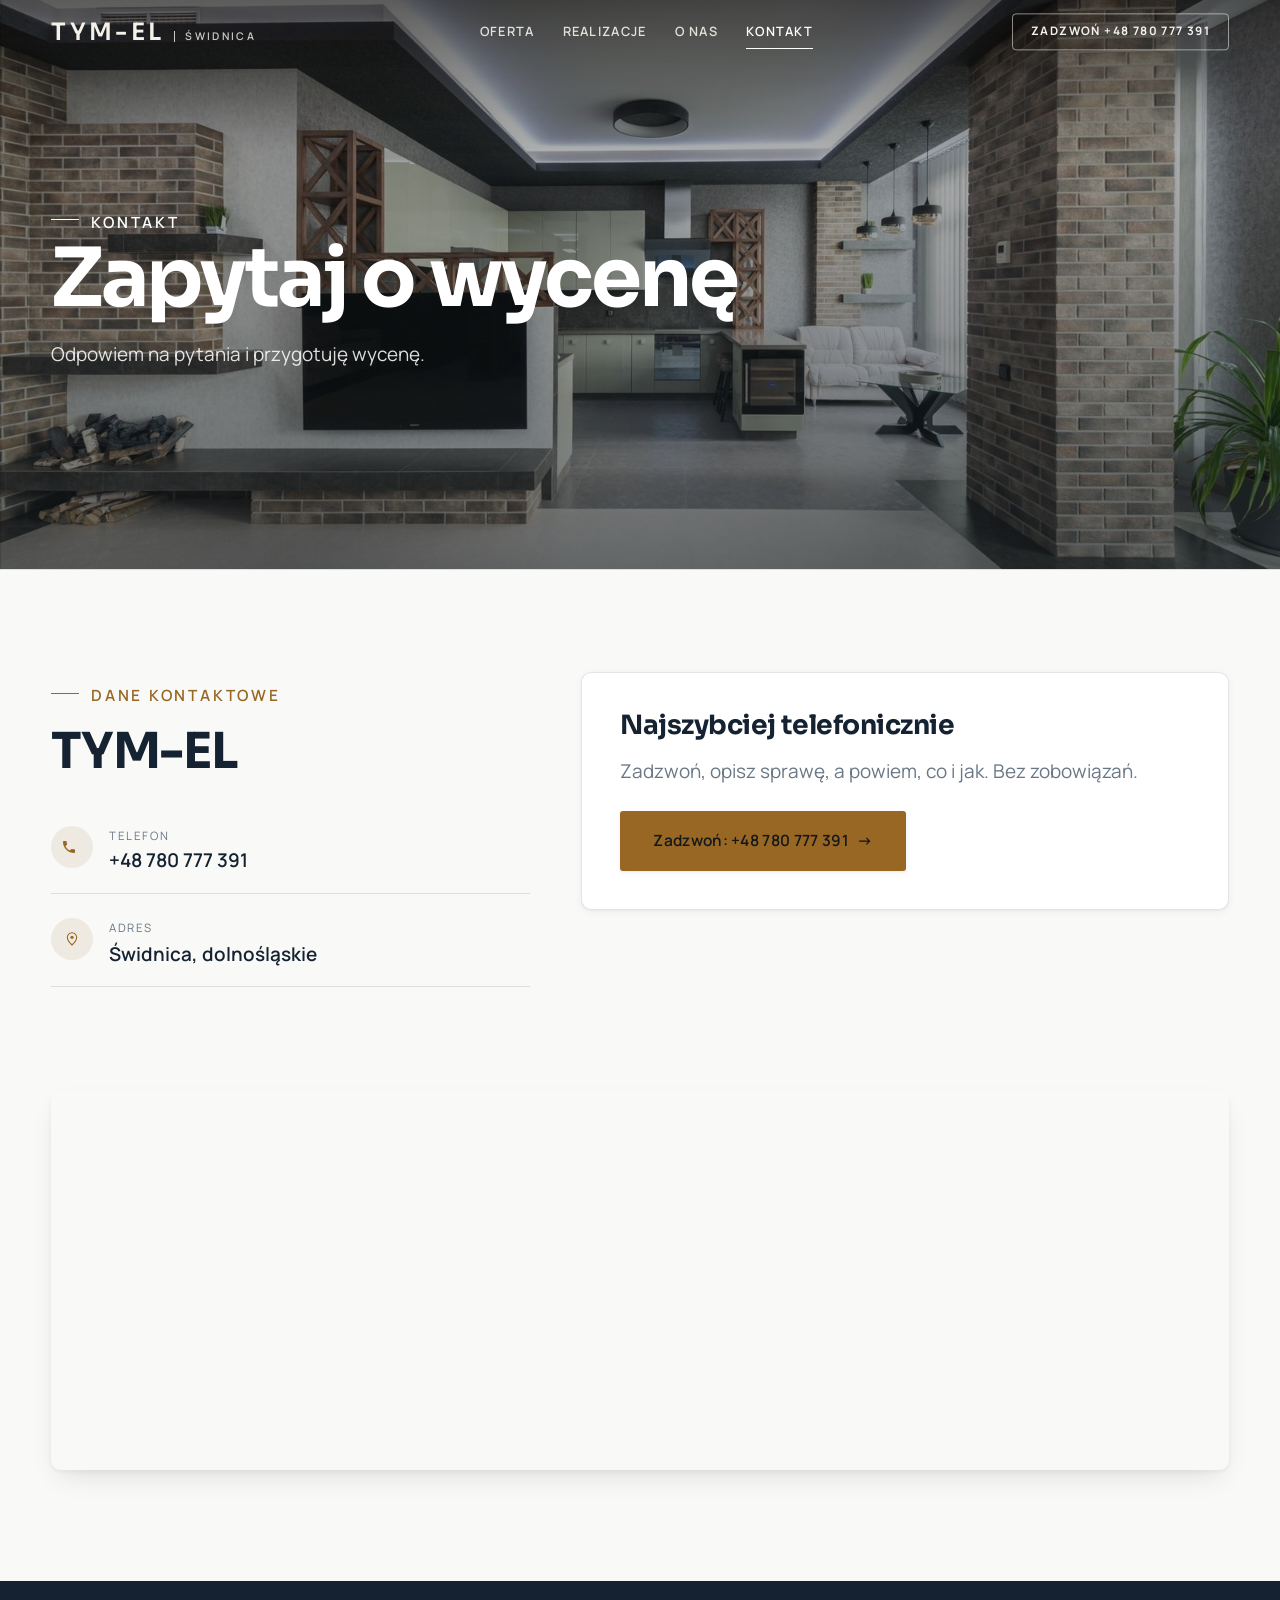
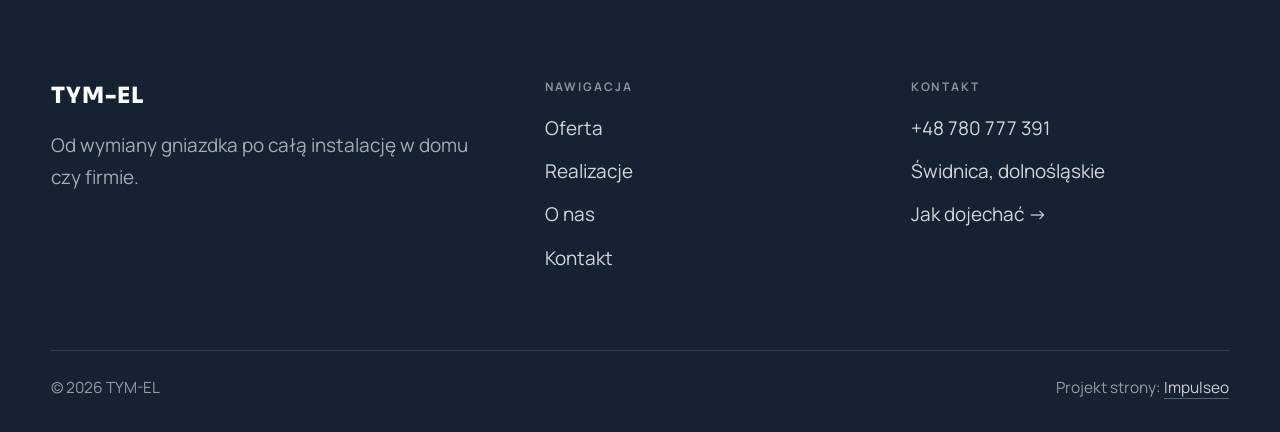
==== commit 761f0f09: "Stopka: podpis Impulseo z linkiem + poprawka znikajacego napisu w naglowku" ====
--- a/kontakt.html
+++ b/kontakt.html
@@ -82,7 +82,7 @@
     </div>
     <div class="foot-bot">
       <span>© 2026 TYM-EL</span>
-      <span>Projekt strony: Krzysztof Brzeziński</span>
+      <span>Projekt strony: <a class="foot-credit" href="https://impulseo.pl" target="_blank" rel="noopener">Impulseo</a></span>
     </div>
   </div>
 </footer>
--- a/assets/styles.css
+++ b/assets/styles.css
@@ -1,7 +1,7 @@
 /* ============================================================
    STOLBASZ — premium, architektoniczny B2B fit-out
    Jasna paleta, zero brązu. System wg premium-web-craft.
-   Projekt strony: Krzysztof Brzeziński
+   Projekt strony: Impulseo (impulseo.pl)
    ============================================================ */
 
 :root{
@@ -989,3 +989,19 @@
 
 /* === auto-paleta ze zdjęć klienta (dopasowanie do estetyki socials) === */
 :root{--accent:#976723;--accent-d:#714C16;--accent-soft:rgba(151,103,35,0.10);--paper:#F9F9F8;--paper-2:#EFEFED;--paper-3:#E8E7E5;}
+
+
+/* ====== IMPULSEO-FIX-20260731 ======================================================
+   1) PODPIS w stopce jest teraz linkiem do impulseo.pl - ma być widocznie klikalny.
+   2) ŻYWY NAGŁÓWEK: warstwa przenikających kadrów (.mt-hero-layer) miała z-index:1, więc
+      lądowała NAD przyciemnieniem hero, a w rodzinie „fachowcy" nawet nad panelem z tekstem
+      (.hf-panel nie miał własnego z-index). Efekt: przy zmianie zdjęcia napis znikał i wracał.
+      Teraz warstwa idzie tam, gdzie zdjęcie tła (z-index:-2), a treść nagłówka dostaje twardy
+      z-index:3. Zmieniają się WYŁĄCZNIE zdjęcia w tle - napis stoi nieruchomo.
+      (hero-cine celowo pominięte: tam img ma z-index:0 i układ był poprawny.) */
+.foot-bot a.foot-credit{color:rgba(255,255,255,.78);text-decoration:none;border-bottom:1px solid rgba(255,255,255,.28)}
+.foot-bot a.foot-credit:hover{color:#fff;border-bottom-color:#fff}
+.hero-fach > img.mt-hero-layer,.hero-gastro > img.mt-hero-layer,.hero-auto > img.mt-hero-layer,
+.hero-dom > img.mt-hero-layer,.hero-studio > img.mt-hero-layer{z-index:-2}
+.hf-panel,.hf-inner,.hd-panel,.hk-panel,.ha-inner,.hs-inner,.hg-inner{position:relative;z-index:3}
+/* ====== koniec IMPULSEO-FIX-20260731 ====== */
